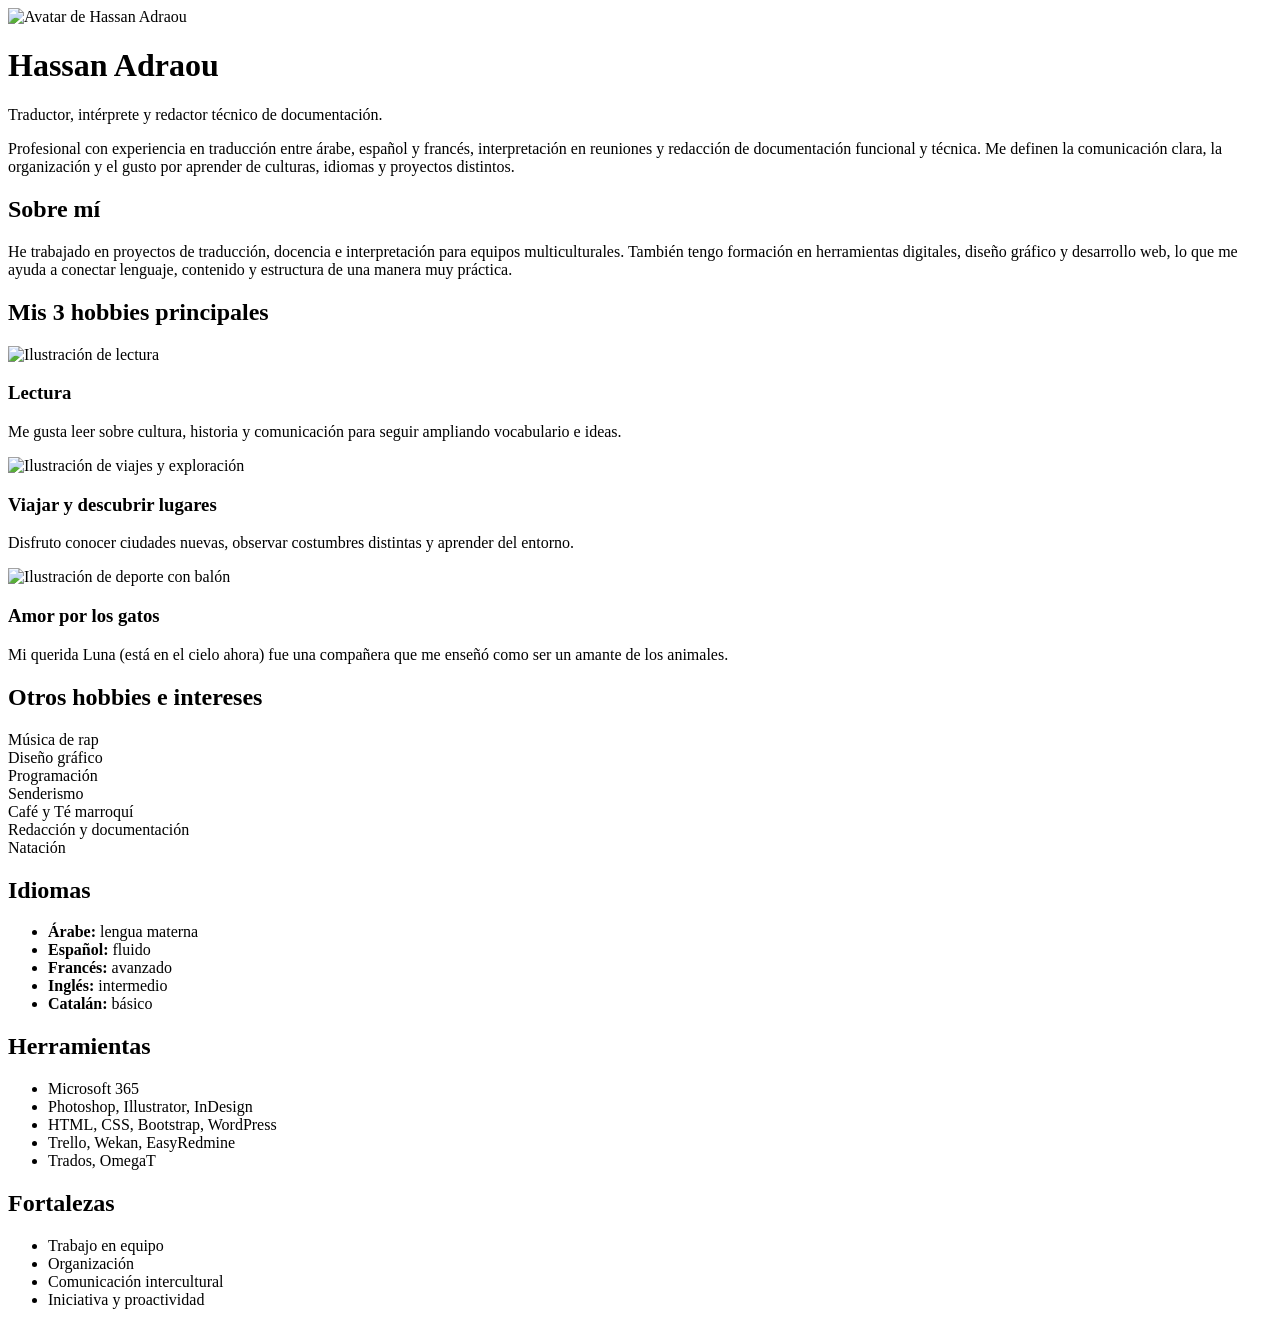
==== index.html @ 770b0b4f "Update image source path for profile photo" ====
<!DOCTYPE html>
<html lang="es">
<head>
    <meta charset="UTF-8">
    <meta name="viewport" content="width=device-width, initial-scale=1.0">
    <title>Hassan Adraou | CV Web</title>
    <link rel="stylesheet" href="style.css">
</head>
<body>
    <header class="hero">
        <div class="hero-photo">
            <img src="/profile-photo.png" alt="Avatar de Hassan Adraou">
        </div>

        <div class="hero-copy">
            <h1>Hassan Adraou</h1>
            <p class="slogan">Traductor, intérprete y redactor técnico de documentación.</p>
            <p class="summary">
                Profesional con experiencia en traducción entre árabe, español y francés, interpretación en reuniones y
                redacción de documentación funcional y técnica. Me definen la comunicación clara, la organización y el
                gusto por aprender de culturas, idiomas y proyectos distintos.
            </p>
        </div>
    </header>

    <main class="page">
        <section class="about card">
            <h2>Sobre mí</h2>
            <p>
                He trabajado en proyectos de traducción, docencia e interpretación para equipos multiculturales. También
                tengo formación en herramientas digitales, diseño gráfico y desarrollo web, lo que me ayuda a conectar
                lenguaje, contenido y estructura de una manera muy práctica.
            </p>
        </section>

        <section class="card">
            <div class="section-head">
                <h2>Mis 3 hobbies principales</h2>
            </div>

            <div class="hobbies-main">
                <article class="hobby-card">
                    <img src="lectura.jpeg" alt="Ilustración de lectura">
                    <div class="hobby-text">
                        <h3>Lectura</h3>
                        <p>Me gusta leer sobre cultura, historia y comunicación para seguir ampliando vocabulario e ideas.</p>
                    </div>
                </article>

                <article class="hobby-card accent">
                    <img src="viajar.jpeg" alt="Ilustración de viajes y exploración">
                    <div class="hobby-text">
                        <h3>Viajar y descubrir lugares</h3>
                        <p>Disfruto conocer ciudades nuevas, observar costumbres distintas y aprender del entorno.</p>
                    </div>
                </article>

                <article class="hobby-card">
                    <img src="luna.jpeg" alt="Ilustración de deporte con balón">
                    <div class="hobby-text">
                        <h3>Amor por los gatos</h3>
                        <p>Mi querida Luna (está en el cielo ahora) fue una compañera que me enseñó como ser un amante de los animales.</p>
                    </div>
                </article>
            </div>
        </section>

        <section class="card">
            <div class="section-head">
                <h2>Otros hobbies e intereses</h2>
            </div>

            <div class="hobbies-other">
                <div class="mini-hobby">Música de rap</div>
                <div class="mini-hobby">Diseño gráfico</div>
                <div class="mini-hobby">Programación</div>
                <div class="mini-hobby">Senderismo</div>
                <div class="mini-hobby">Café y Té marroquí</div>
                <div class="mini-hobby">Redacción y documentación</div>
                <div class="mini-hobby">Natación</div>
            </div>
        </section>

        <section class="details-row">
            <article class="card detail-box">
                <h2>Idiomas</h2>
                <ul>
                    <li><strong>Árabe:</strong> lengua materna</li>
                    <li><strong>Español:</strong> fluido</li>
                    <li><strong>Francés:</strong> avanzado</li>
                    <li><strong>Inglés:</strong> intermedio</li>
                    <li><strong>Catalán:</strong> básico</li>
                </ul>
            </article>

            <article class="card detail-box">
                <h2>Herramientas</h2>
                <ul>
                    <li>Microsoft 365</li>
                    <li>Photoshop, Illustrator, InDesign</li>
                    <li>HTML, CSS, Bootstrap, WordPress</li>
                    <li>Trello, Wekan, EasyRedmine</li>
                    <li>Trados, OmegaT</li>
                </ul>
            </article>

            <article class="card detail-box">
                <h2>Fortalezas</h2>
                <ul>
                    <li>Trabajo en equipo</li>
                    <li>Organización</li>
                    <li>Comunicación intercultural</li>
                    <li>Iniciativa y proactividad</li>
                </ul>
            </article>
        </section>
    </main>
</body>
</html>
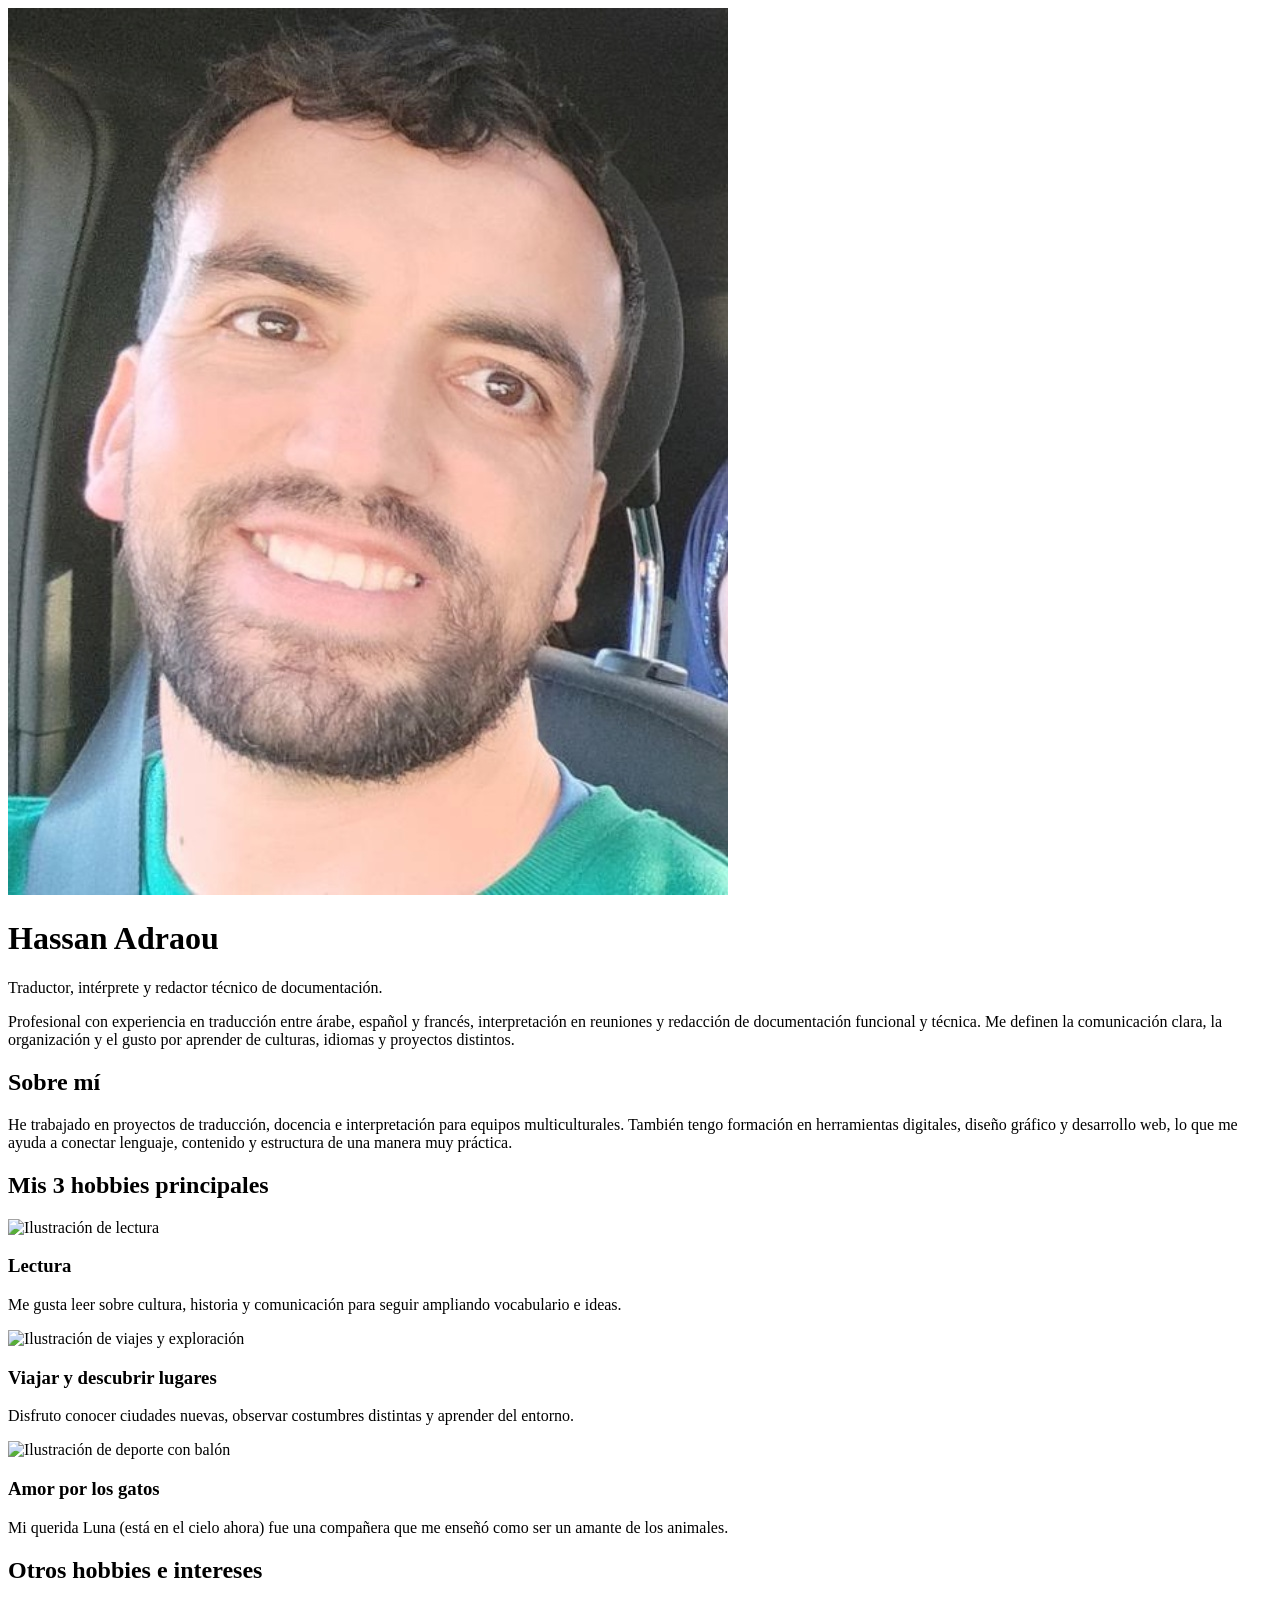
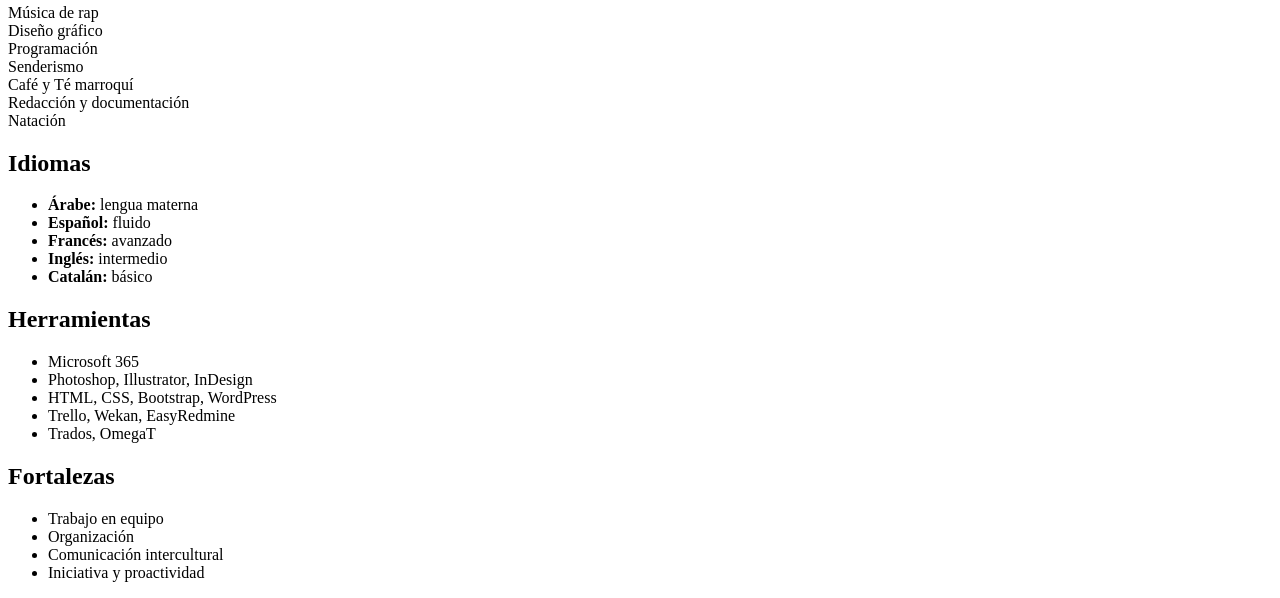
==== commit 15f0064f: "Update hero image source in index.html" ====
--- a/index.html
+++ b/index.html
@@ -9,7 +9,7 @@
 <body>
     <header class="hero">
         <div class="hero-photo">
-            <img src="/profile-photo.png" alt="Avatar de Hassan Adraou">
+            <img src="profil.jpg" alt="Foto de Hassan Adraou">
         </div>
 
         <div class="hero-copy">
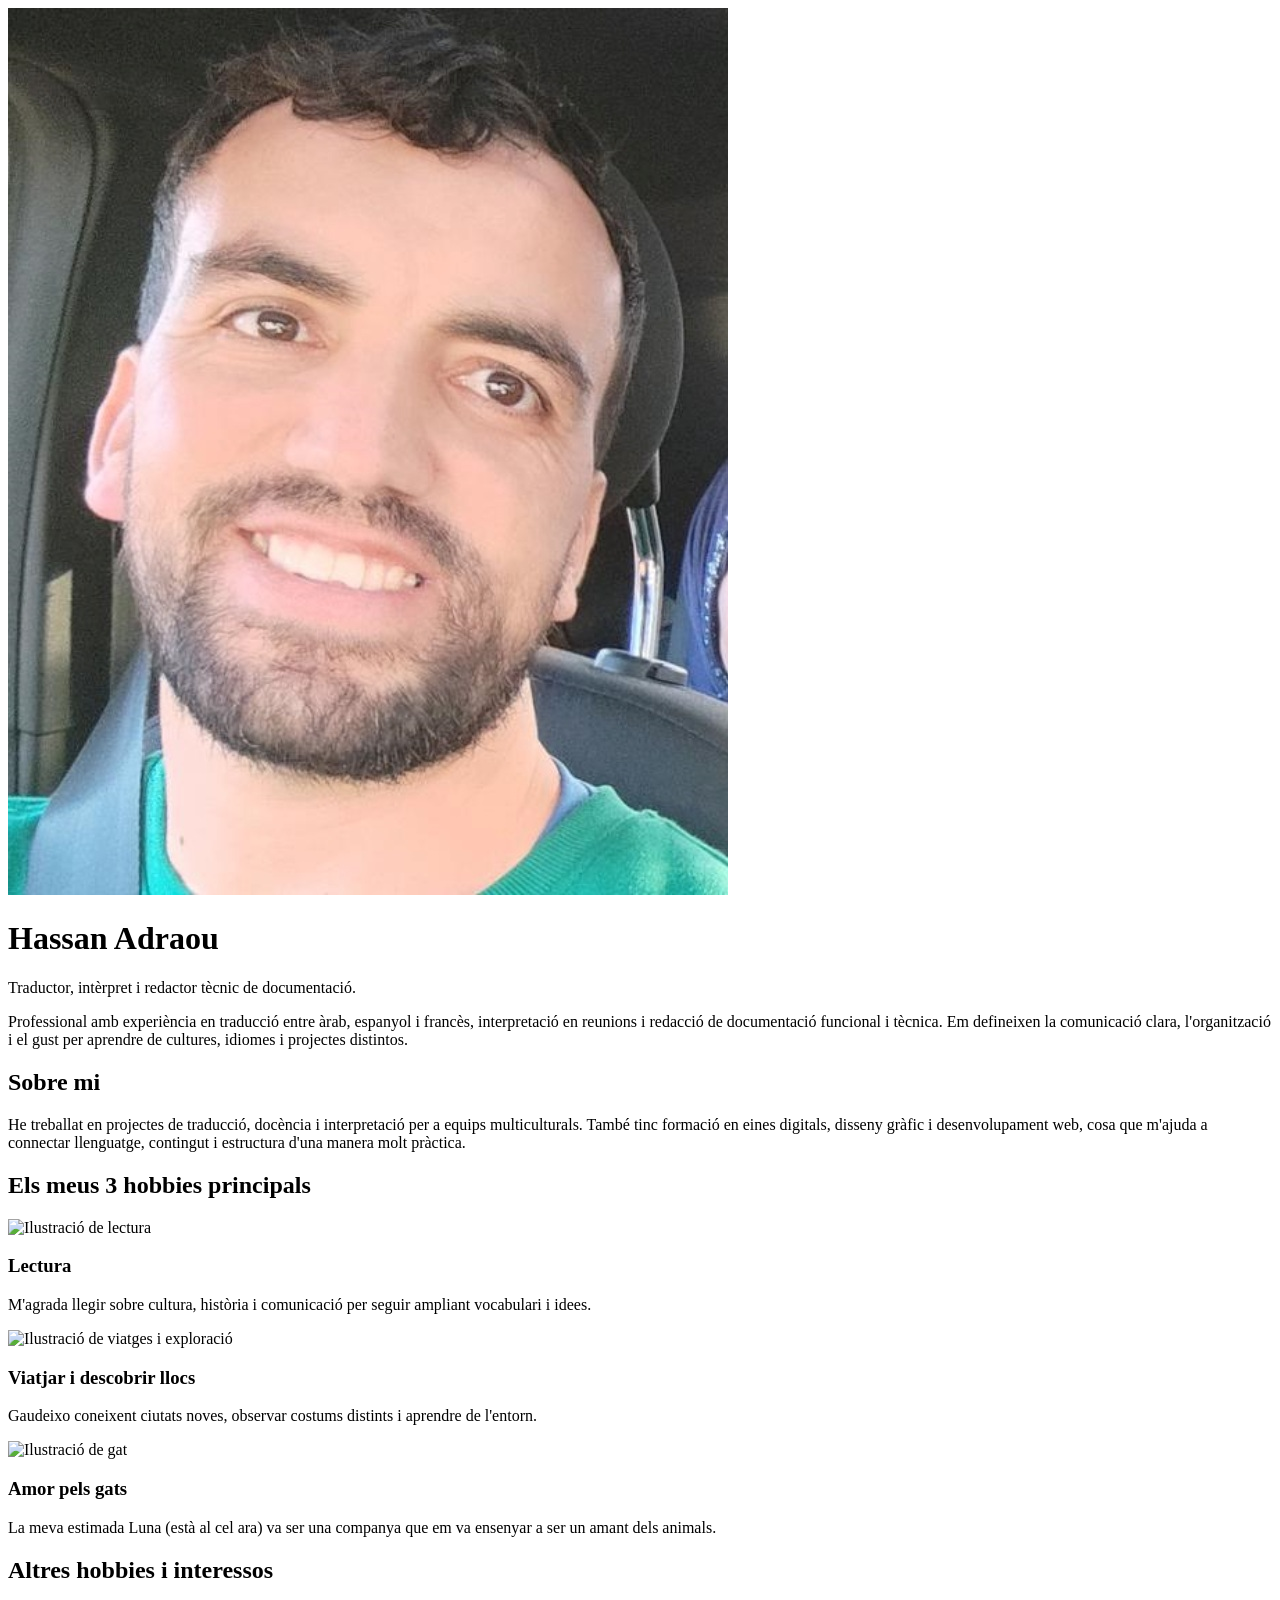
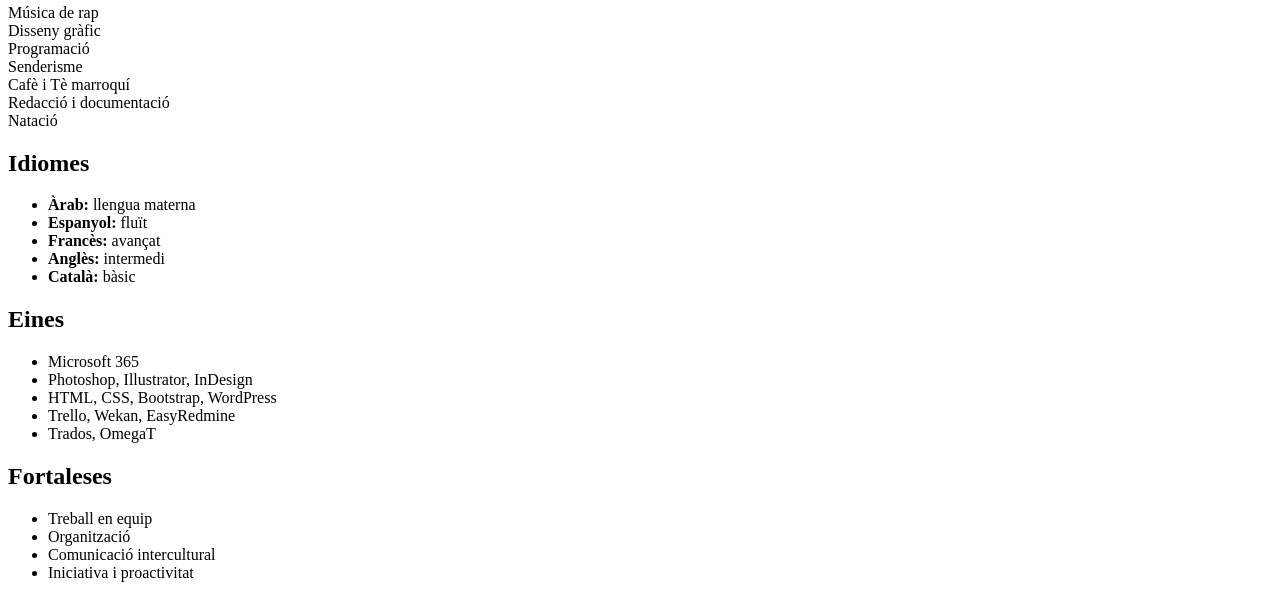
==== commit cdbdcd40: "Update index.html" ====
--- a/index.html
+++ b/index.html
@@ -1,5 +1,5 @@
 <!DOCTYPE html>
-<html lang="es">
+<html lang="ca">
 <head>
     <meta charset="UTF-8">
     <meta name="viewport" content="width=device-width, initial-scale=1.0">
@@ -14,52 +14,52 @@
 
         <div class="hero-copy">
             <h1>Hassan Adraou</h1>
-            <p class="slogan">Traductor, intérprete y redactor técnico de documentación.</p>
+            <p class="slogan">Traductor, intèrpret i redactor tècnic de documentació.</p>
             <p class="summary">
-                Profesional con experiencia en traducción entre árabe, español y francés, interpretación en reuniones y
-                redacción de documentación funcional y técnica. Me definen la comunicación clara, la organización y el
-                gusto por aprender de culturas, idiomas y proyectos distintos.
+                Professional amb experiència en traducció entre àrab, espanyol i francès, interpretació en reunions i
+                redacció de documentació funcional i tècnica. Em defineixen la comunicació clara, l'organització i el
+                gust per aprendre de cultures, idiomes i projectes distintos.
             </p>
         </div>
     </header>
 
     <main class="page">
         <section class="about card">
-            <h2>Sobre mí</h2>
+            <h2>Sobre mi</h2>
             <p>
-                He trabajado en proyectos de traducción, docencia e interpretación para equipos multiculturales. También
-                tengo formación en herramientas digitales, diseño gráfico y desarrollo web, lo que me ayuda a conectar
-                lenguaje, contenido y estructura de una manera muy práctica.
+                He treballat en projectes de traducció, docència i interpretació per a equips multiculturals. També
+                tinc formació en eines digitals, disseny gràfic i desenvolupament web, cosa que m'ajuda a connectar
+                llenguatge, contingut i estructura d'una manera molt pràctica.
             </p>
         </section>
 
         <section class="card">
             <div class="section-head">
-                <h2>Mis 3 hobbies principales</h2>
+                <h2>Els meus 3 hobbies principals</h2>
             </div>
 
             <div class="hobbies-main">
                 <article class="hobby-card">
-                    <img src="lectura.jpeg" alt="Ilustración de lectura">
+                    <img src="lectura.jpeg" alt="Ilustració de lectura">
                     <div class="hobby-text">
                         <h3>Lectura</h3>
-                        <p>Me gusta leer sobre cultura, historia y comunicación para seguir ampliando vocabulario e ideas.</p>
+                        <p>M'agrada llegir sobre cultura, història i comunicació per seguir ampliant vocabulari i idees.</p>
                     </div>
                 </article>
 
                 <article class="hobby-card accent">
-                    <img src="viajar.jpeg" alt="Ilustración de viajes y exploración">
+                    <img src="viajar.jpeg" alt="Ilustració de viatges i exploració">
                     <div class="hobby-text">
-                        <h3>Viajar y descubrir lugares</h3>
-                        <p>Disfruto conocer ciudades nuevas, observar costumbres distintas y aprender del entorno.</p>
+                        <h3>Viatjar i descobrir llocs</h3>
+                        <p>Gaudeixo coneixent ciutats noves, observar costums distints i aprendre de l'entorn.</p>
                     </div>
                 </article>
 
                 <article class="hobby-card">
-                    <img src="luna.jpeg" alt="Ilustración de deporte con balón">
+                    <img src="luna.jpeg" alt="Ilustració de gat">
                     <div class="hobby-text">
-                        <h3>Amor por los gatos</h3>
-                        <p>Mi querida Luna (está en el cielo ahora) fue una compañera que me enseñó como ser un amante de los animales.</p>
+                        <h3>Amor pels gats</h3>
+                        <p>La meva estimada Luna (està al cel ara) va ser una companya que em va ensenyar a ser un amant dels animals.</p>
                     </div>
                 </article>
             </div>
@@ -67,34 +67,34 @@
 
         <section class="card">
             <div class="section-head">
-                <h2>Otros hobbies e intereses</h2>
+                <h2>Altres hobbies i interessos</h2>
             </div>
 
             <div class="hobbies-other">
                 <div class="mini-hobby">Música de rap</div>
-                <div class="mini-hobby">Diseño gráfico</div>
-                <div class="mini-hobby">Programación</div>
-                <div class="mini-hobby">Senderismo</div>
-                <div class="mini-hobby">Café y Té marroquí</div>
-                <div class="mini-hobby">Redacción y documentación</div>
-                <div class="mini-hobby">Natación</div>
+                <div class="mini-hobby">Disseny gràfic</div>
+                <div class="mini-hobby">Programació</div>
+                <div class="mini-hobby">Senderisme</div>
+                <div class="mini-hobby">Cafè i Tè marroquí</div>
+                <div class="mini-hobby">Redacció i documentació</div>
+                <div class="mini-hobby">Natació</div>
             </div>
         </section>
 
         <section class="details-row">
             <article class="card detail-box">
-                <h2>Idiomas</h2>
+                <h2>Idiomes</h2>
                 <ul>
-                    <li><strong>Árabe:</strong> lengua materna</li>
-                    <li><strong>Español:</strong> fluido</li>
-                    <li><strong>Francés:</strong> avanzado</li>
-                    <li><strong>Inglés:</strong> intermedio</li>
-                    <li><strong>Catalán:</strong> básico</li>
+                    <li><strong>Àrab:</strong> llengua materna</li>
+                    <li><strong>Espanyol:</strong> fluït</li>
+                    <li><strong>Francès:</strong> avançat</li>
+                    <li><strong>Anglès:</strong> intermedi</li>
+                    <li><strong>Català:</strong> bàsic</li>
                 </ul>
             </article>
 
             <article class="card detail-box">
-                <h2>Herramientas</h2>
+                <h2>Eines</h2>
                 <ul>
                     <li>Microsoft 365</li>
                     <li>Photoshop, Illustrator, InDesign</li>
@@ -105,12 +105,12 @@
             </article>
 
             <article class="card detail-box">
-                <h2>Fortalezas</h2>
+                <h2>Fortaleses</h2>
                 <ul>
-                    <li>Trabajo en equipo</li>
-                    <li>Organización</li>
-                    <li>Comunicación intercultural</li>
-                    <li>Iniciativa y proactividad</li>
+                    <li>Treball en equip</li>
+                    <li>Organització</li>
+                    <li>Comunicació intercultural</li>
+                    <li>Iniciativa i proactivitat</li>
                 </ul>
             </article>
         </section>
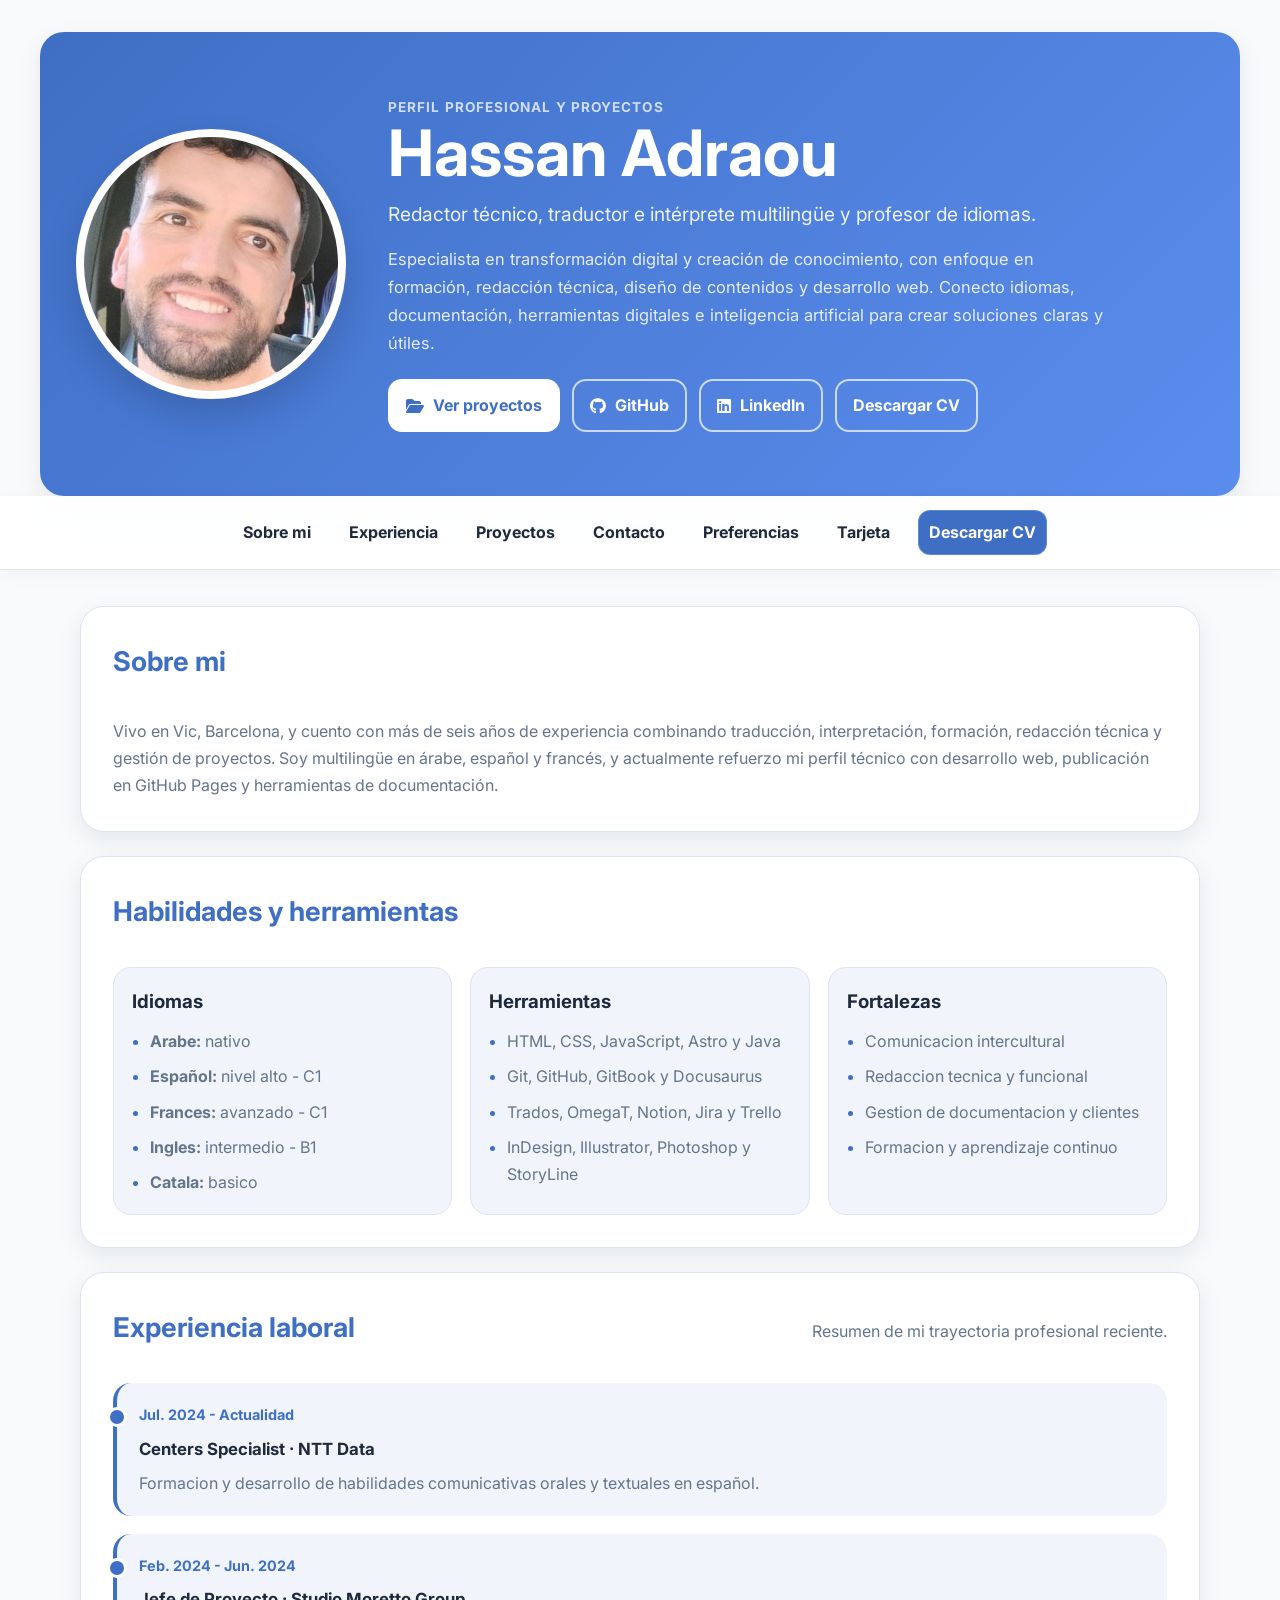
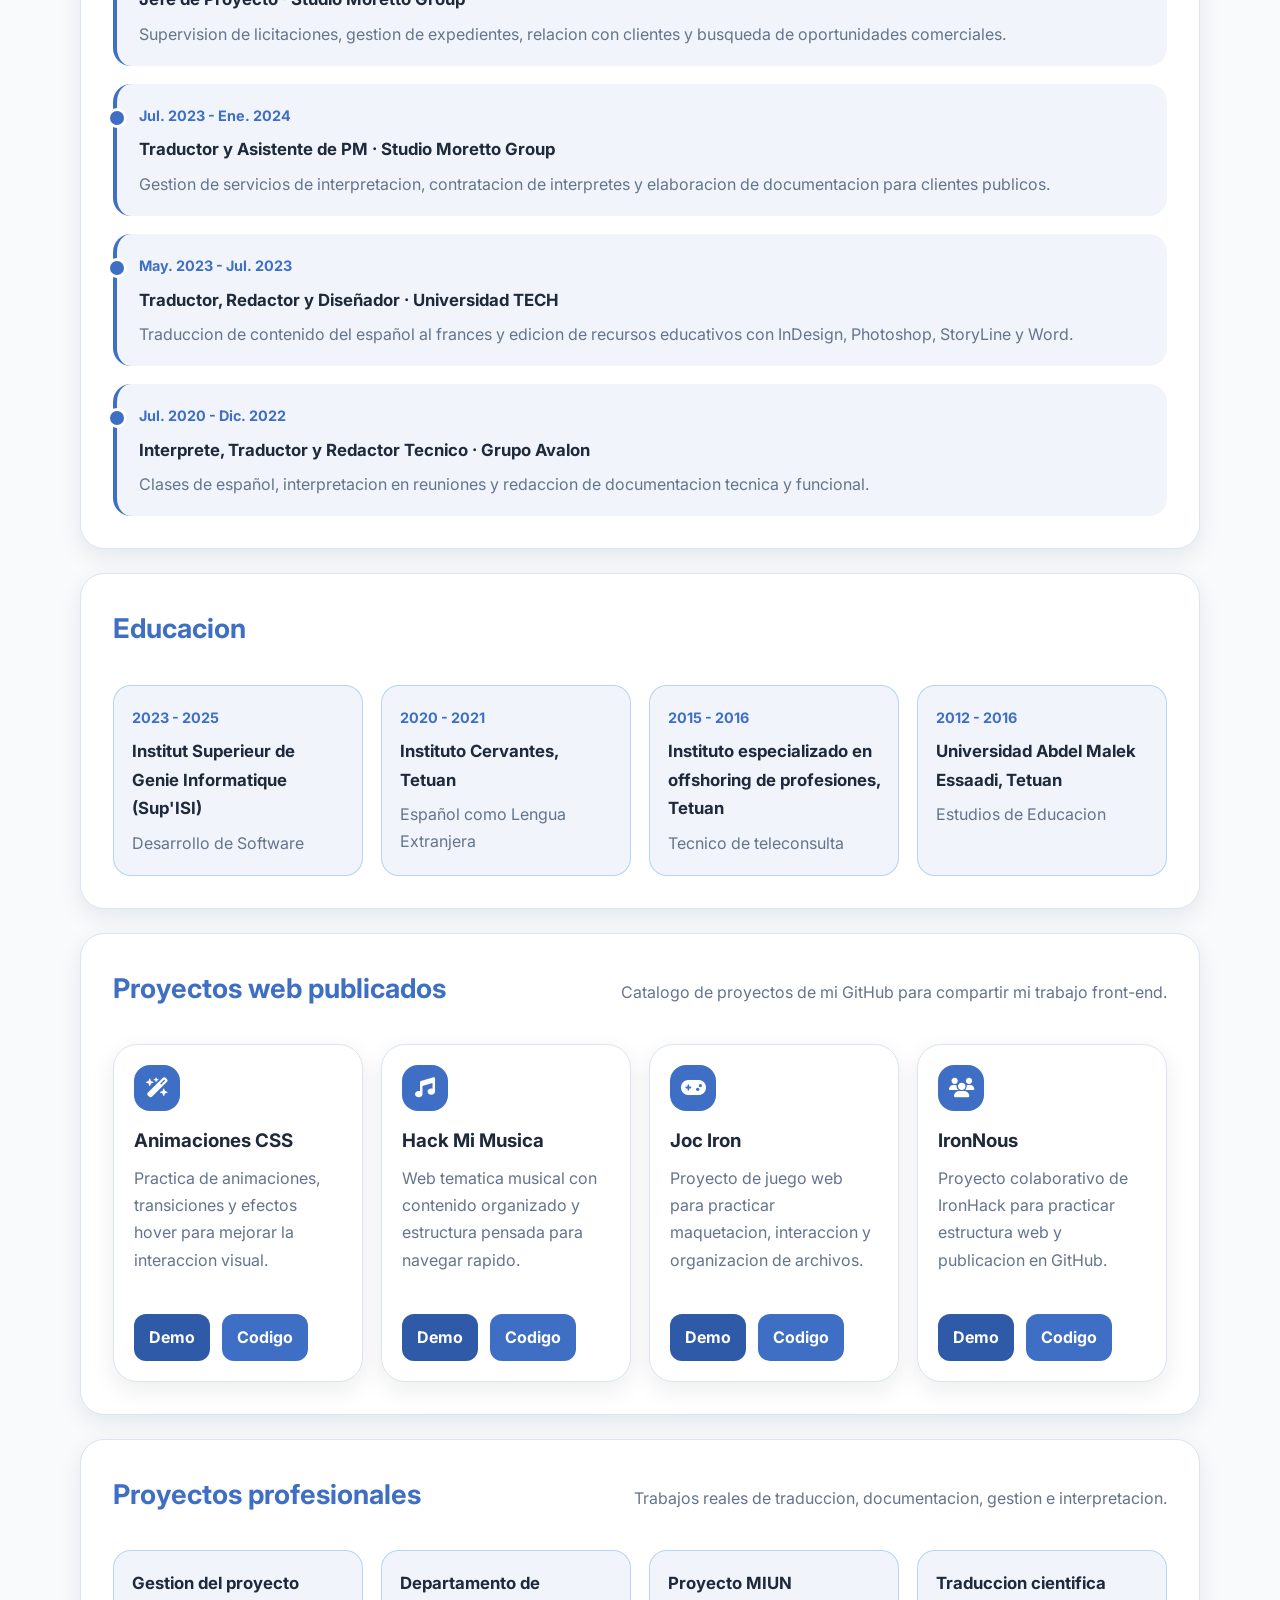
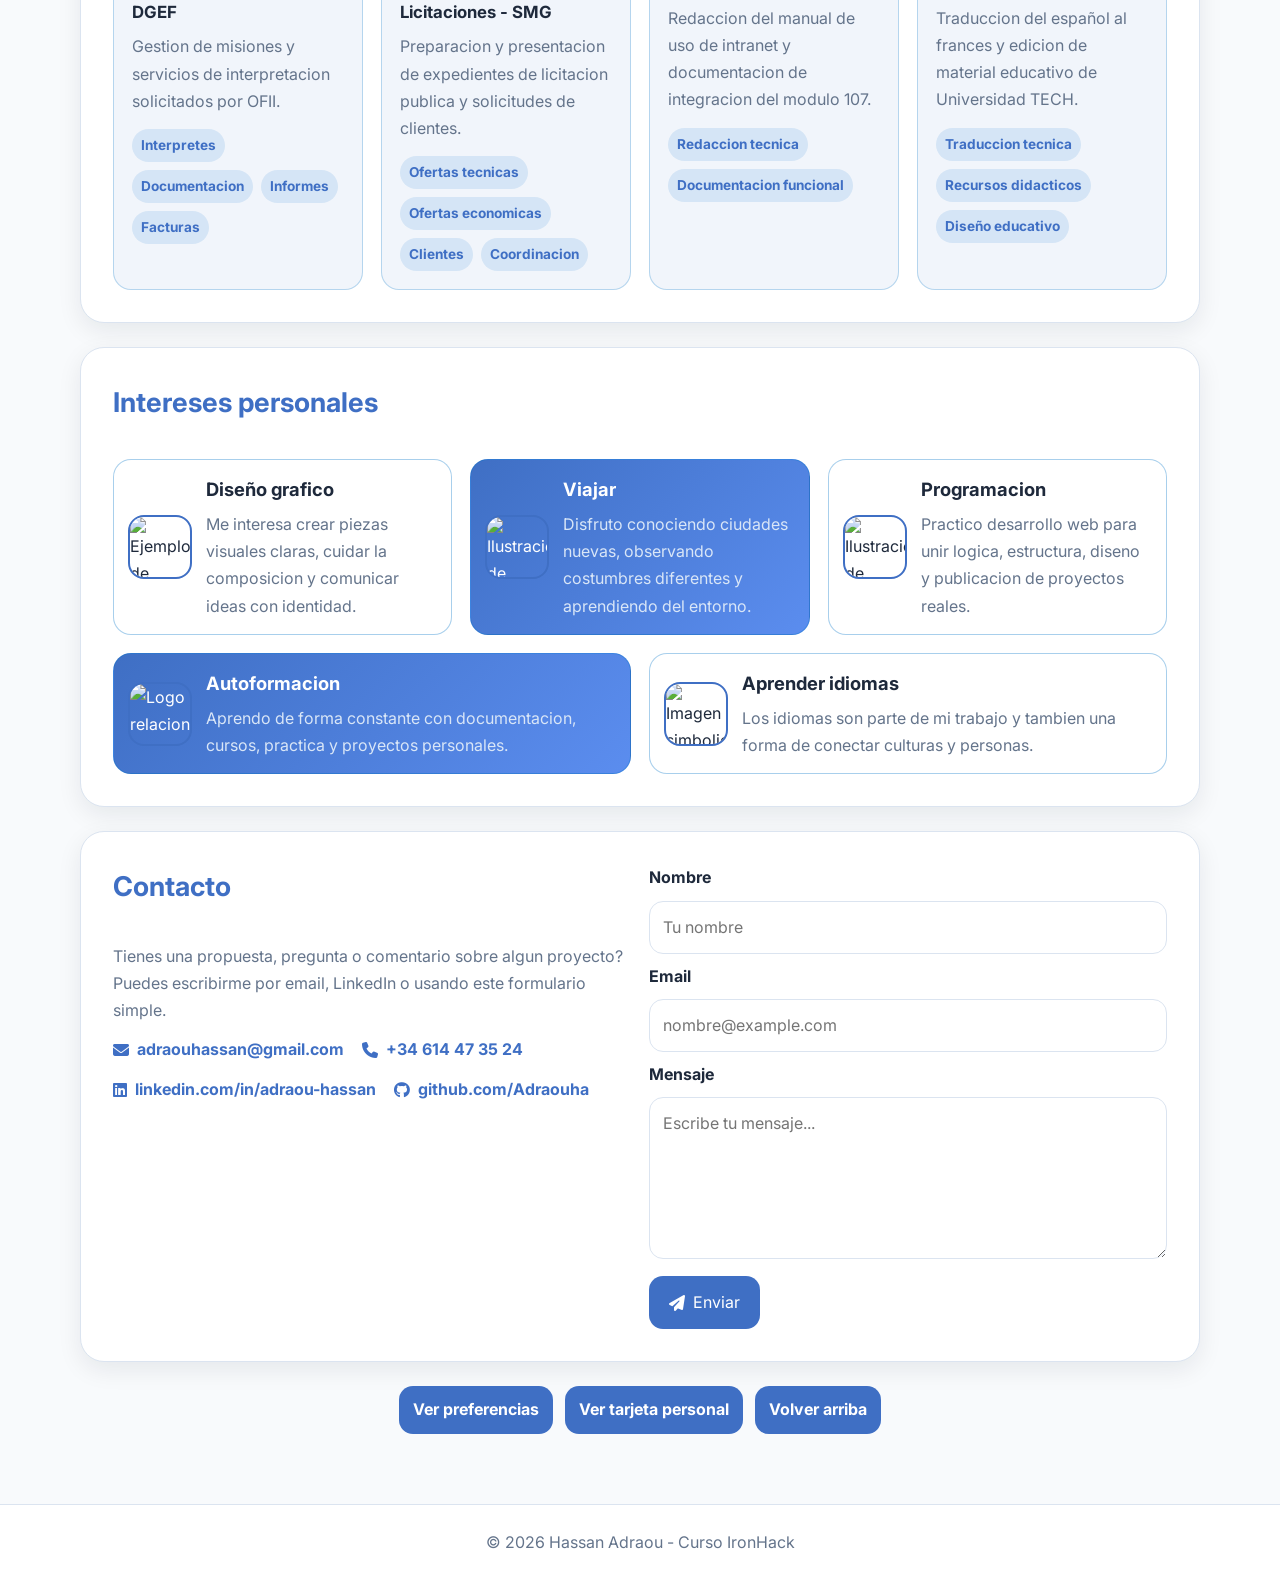
==== commit c8e45dab: "Mejora portafolio y prepara GitHub Pages" ====
--- a/index.html
+++ b/index.html
@@ -1,119 +1,374 @@
 <!DOCTYPE html>
-<html lang="ca">
+<html lang="es">
+
 <head>
     <meta charset="UTF-8">
     <meta name="viewport" content="width=device-width, initial-scale=1.0">
-    <title>Hassan Adraou | CV Web</title>
+    <title>Hassan Adraou | Portafolio web</title>
+    <link rel="stylesheet" href="https://cdnjs.cloudflare.com/ajax/libs/font-awesome/6.4.0/css/all.min.css">
     <link rel="stylesheet" href="style.css">
 </head>
+
 <body>
-    <header class="hero">
+    <header class="hero" id="inici">
         <div class="hero-photo">
             <img src="profil.jpg" alt="Foto de Hassan Adraou">
         </div>
 
         <div class="hero-copy">
+            <p class="eyebrow">Perfil profesional y proyectos</p>
             <h1>Hassan Adraou</h1>
-            <p class="slogan">Traductor, intèrpret i redactor tècnic de documentació.</p>
+            <p class="slogan">Redactor técnico, traductor e intérprete multilingüe y profesor de idiomas.</p>
             <p class="summary">
-                Professional amb experiència en traducció entre àrab, espanyol i francès, interpretació en reunions i
-                redacció de documentació funcional i tècnica. Em defineixen la comunicació clara, l'organització i el
-                gust per aprendre de cultures, idiomes i projectes distintos.
+                Especialista en transformación digital y creación de conocimiento, con enfoque en formación,
+                redacción técnica, diseño de contenidos y desarrollo web. Conecto idiomas, documentación,
+                herramientas digitales e inteligencia artificial para crear soluciones claras y útiles.
             </p>
+            <div class="hero-actions">
+                <a class="button primary" href="#proyectos"><i class="fas fa-folder-open"></i> Ver proyectos</a>
+                <a class="button secondary" href="https://github.com/Adraouha" target="_blank" rel="noreferrer">
+                    <i class="fab fa-github"></i> GitHub
+                </a>
+                <a class="button secondary" href="https://linkedin.com/in/adraou-hassan" target="_blank" rel="noreferrer">
+                    <i class="fab fa-linkedin"></i> LinkedIn
+                </a>
+                <a class="button secondary" href="cv-hassan-adraou.pdf" download>Descargar CV</a>
+            </div>
         </div>
     </header>
 
+    <nav class="site-nav" aria-label="Navegacion principal">
+        <a href="#sobre-mi">Sobre mi</a>
+        <a href="#experiencia">Experiencia</a>
+        <a href="#proyectos">Proyectos</a>
+        <a href="#contacto">Contacto</a>
+        <a href="preferencias.html">Preferencias</a>
+        <a href="tarjeta.html">Tarjeta</a>
+        <a class="nav-download" href="cv-hassan-adraou.pdf" download>Descargar CV</a>
+    </nav>
+
     <main class="page">
-        <section class="about card">
-            <h2>Sobre mi</h2>
+        <section class="about card" id="sobre-mi">
+            <div class="section-head">
+                <h2>Sobre mi</h2>
+            </div>
             <p>
-                He treballat en projectes de traducció, docència i interpretació per a equips multiculturals. També
-                tinc formació en eines digitals, disseny gràfic i desenvolupament web, cosa que m'ajuda a connectar
-                llenguatge, contingut i estructura d'una manera molt pràctica.
+                Vivo en Vic, Barcelona, y cuento con más de seis años de experiencia combinando traducción,
+                interpretación, formación, redacción técnica y gestión de proyectos. Soy multilingüe en árabe,
+                español y francés, y actualmente refuerzo mi perfil técnico con desarrollo web, publicación en
+                GitHub Pages y herramientas de documentación.
             </p>
         </section>
 
+        <section class="card" aria-labelledby="habilidades-title">
+            <div class="section-head">
+                <h2 id="habilidades-title">Habilidades y herramientas</h2>
+            </div>
+
+            <div class="details-row">
+                <article class="detail-box">
+                    <h3>Idiomas</h3>
+                    <ul>
+                        <li><strong>Arabe:</strong> nativo</li>
+                        <li><strong>Español:</strong> nivel alto - C1</li>
+                        <li><strong>Frances:</strong> avanzado - C1</li>
+                        <li><strong>Ingles:</strong> intermedio - B1</li>
+                        <li><strong>Catala:</strong> basico</li>
+                    </ul>
+                </article>
+
+                <article class="detail-box">
+                    <h3>Herramientas</h3>
+                    <ul>
+                        <li>HTML, CSS, JavaScript, Astro y Java</li>
+                        <li>Git, GitHub, GitBook y Docusaurus</li>
+                        <li>Trados, OmegaT, Notion, Jira y Trello</li>
+                        <li>InDesign, Illustrator, Photoshop y StoryLine</li>
+                    </ul>
+                </article>
+
+                <article class="detail-box">
+                    <h3>Fortalezas</h3>
+                    <ul>
+                        <li>Comunicacion intercultural</li>
+                        <li>Redaccion tecnica y funcional</li>
+                        <li>Gestion de documentacion y clientes</li>
+                        <li>Formacion y aprendizaje continuo</li>
+                    </ul>
+                </article>
+            </div>
+        </section>
+
+        <section class="card" id="experiencia">
+            <div class="section-head">
+                <h2>Experiencia laboral</h2>
+                <p>Resumen de mi trayectoria profesional reciente.</p>
+            </div>
+
+            <div class="timeline">
+                <article class="timeline-item">
+                    <span class="time">Jul. 2024 - Actualidad</span>
+                    <h3>Centers Specialist · NTT Data</h3>
+                    <p>Formacion y desarrollo de habilidades comunicativas orales y textuales en español.</p>
+                </article>
+
+                <article class="timeline-item">
+                    <span class="time">Feb. 2024 - Jun. 2024</span>
+                    <h3>Jefe de Proyecto · Studio Moretto Group</h3>
+                    <p>Supervision de licitaciones, gestion de expedientes, relacion con clientes y busqueda de oportunidades comerciales.</p>
+                </article>
+
+                <article class="timeline-item">
+                    <span class="time">Jul. 2023 - Ene. 2024</span>
+                    <h3>Traductor y Asistente de PM · Studio Moretto Group</h3>
+                    <p>Gestion de servicios de interpretacion, contratacion de interpretes y elaboracion de documentacion para clientes publicos.</p>
+                </article>
+
+                <article class="timeline-item">
+                    <span class="time">May. 2023 - Jul. 2023</span>
+                    <h3>Traductor, Redactor y Diseñador · Universidad TECH</h3>
+                    <p>Traduccion de contenido del español al frances y edicion de recursos educativos con InDesign, Photoshop, StoryLine y Word.</p>
+                </article>
+
+                <article class="timeline-item">
+                    <span class="time">Jul. 2020 - Dic. 2022</span>
+                    <h3>Interprete, Traductor y Redactor Tecnico · Grupo Avalon</h3>
+                    <p>Clases de español, interpretacion en reuniones y redaccion de documentacion tecnica y funcional.</p>
+                </article>
+            </div>
+        </section>
+
         <section class="card">
             <div class="section-head">
-                <h2>Els meus 3 hobbies principals</h2>
+                <h2>Educacion</h2>
+            </div>
+
+            <div class="education-grid">
+                <article>
+                    <span>2023 - 2025</span>
+                    <h3>Institut Superieur de Genie Informatique (Sup'ISI)</h3>
+                    <p>Desarrollo de Software</p>
+                </article>
+                <article>
+                    <span>2020 - 2021</span>
+                    <h3>Instituto Cervantes, Tetuan</h3>
+                    <p>Español como Lengua Extranjera</p>
+                </article>
+                <article>
+                    <span>2015 - 2016</span>
+                    <h3>Instituto especializado en offshoring de profesiones, Tetuan</h3>
+                    <p>Tecnico de teleconsulta</p>
+                </article>
+                <article>
+                    <span>2012 - 2016</span>
+                    <h3>Universidad Abdel Malek Essaadi, Tetuan</h3>
+                    <p>Estudios de Educacion</p>
+                </article>
+            </div>
+        </section>
+
+        <section class="card" id="proyectos">
+            <div class="section-head">
+                <h2>Proyectos web publicados</h2>
+                <p>Catalogo de proyectos de mi GitHub para compartir mi trabajo front-end.</p>
+            </div>
+
+            <div class="projects-grid">
+                <article class="project-card">
+                    <div>
+                        <span class="project-icon"><i class="fas fa-wand-magic-sparkles"></i></span>
+                        <h3>Animaciones CSS</h3>
+                        <p>Practica de animaciones, transiciones y efectos hover para mejorar la interaccion visual.</p>
+                    </div>
+                    <div class="project-links">
+                        <a href="https://adraouha.github.io/animaciones_CSS/" target="_blank" rel="noreferrer">Demo</a>
+                        <a href="https://github.com/Adraouha/animaciones_CSS" target="_blank" rel="noreferrer">Codigo</a>
+                    </div>
+                </article>
+
+                <article class="project-card">
+                    <div>
+                        <span class="project-icon"><i class="fas fa-music"></i></span>
+                        <h3>Hack Mi Musica</h3>
+                        <p>Web tematica musical con contenido organizado y estructura pensada para navegar rapido.</p>
+                    </div>
+                    <div class="project-links">
+                        <a href="https://adraouha.github.io/hackMiMusica/" target="_blank" rel="noreferrer">Demo</a>
+                        <a href="https://github.com/Adraouha/hackMiMusica" target="_blank" rel="noreferrer">Codigo</a>
+                    </div>
+                </article>
+
+                <article class="project-card">
+                    <div>
+                        <span class="project-icon"><i class="fas fa-gamepad"></i></span>
+                        <h3>Joc Iron</h3>
+                        <p>Proyecto de juego web para practicar maquetacion, interaccion y organizacion de archivos.</p>
+                    </div>
+                    <div class="project-links">
+                        <a href="https://adraouha.github.io/Joc_Iron/" target="_blank" rel="noreferrer">Demo</a>
+                        <a href="https://github.com/Adraouha/Joc_Iron" target="_blank" rel="noreferrer">Codigo</a>
+                    </div>
+                </article>
+
+                <article class="project-card">
+                    <div>
+                        <span class="project-icon"><i class="fas fa-users"></i></span>
+                        <h3>IronNous</h3>
+                        <p>Proyecto colaborativo de IronHack para practicar estructura web y publicacion en GitHub.</p>
+                    </div>
+                    <div class="project-links">
+                        <a href="https://adraouha.github.io/IronNous/" target="_blank" rel="noreferrer">Demo</a>
+                        <a href="https://github.com/Adraouha/IronNous" target="_blank" rel="noreferrer">Codigo</a>
+                    </div>
+                </article>
+            </div>
+        </section>
+
+        <section class="card">
+            <div class="section-head">
+                <h2>Proyectos profesionales</h2>
+                <p>Trabajos reales de traduccion, documentacion, gestion e interpretacion.</p>
+            </div>
+
+            <div class="professional-grid">
+                <article>
+                    <h3>Gestion del proyecto DGEF</h3>
+                    <p>Gestion de misiones y servicios de interpretacion solicitados por OFII.</p>
+                    <div class="skill-list">
+                        <span>Interpretes</span>
+                        <span>Documentacion</span>
+                        <span>Informes</span>
+                        <span>Facturas</span>
+                    </div>
+                </article>
+
+                <article>
+                    <h3>Departamento de Licitaciones - SMG</h3>
+                    <p>Preparacion y presentacion de expedientes de licitacion publica y solicitudes de clientes.</p>
+                    <div class="skill-list">
+                        <span>Ofertas tecnicas</span>
+                        <span>Ofertas economicas</span>
+                        <span>Clientes</span>
+                        <span>Coordinacion</span>
+                    </div>
+                </article>
+
+                <article>
+                    <h3>Proyecto MIUN</h3>
+                    <p>Redaccion del manual de uso de intranet y documentacion de integracion del modulo 107.</p>
+                    <div class="skill-list">
+                        <span>Redaccion tecnica</span>
+                        <span>Documentacion funcional</span>
+                    </div>
+                </article>
+
+                <article>
+                    <h3>Traduccion cientifica</h3>
+                    <p>Traduccion del español al frances y edicion de material educativo de Universidad TECH.</p>
+                    <div class="skill-list">
+                        <span>Traduccion tecnica</span>
+                        <span>Recursos didacticos</span>
+                        <span>Diseño educativo</span>
+                    </div>
+                </article>
+            </div>
+        </section>
+
+        <section class="card">
+            <div class="section-head">
+                <h2>Intereses personales</h2>
             </div>
 
             <div class="hobbies-main">
                 <article class="hobby-card">
-                    <img src="lectura.jpeg" alt="Ilustració de lectura">
-                    <div class="hobby-text">
-                        <h3>Lectura</h3>
-                        <p>M'agrada llegir sobre cultura, història i comunicació per seguir ampliant vocabulari i idees.</p>
+                    <img src="logo.png" alt="Ejemplo de diseno grafico">
+                    <div class="hobby-text">
+                        <h3>Diseño grafico</h3>
+                        <p>Me interesa crear piezas visuales claras, cuidar la composicion y comunicar ideas con identidad.</p>
                     </div>
                 </article>
 
                 <article class="hobby-card accent">
-                    <img src="viajar.jpeg" alt="Ilustració de viatges i exploració">
-                    <div class="hobby-text">
-                        <h3>Viatjar i descobrir llocs</h3>
-                        <p>Gaudeixo coneixent ciutats noves, observar costums distints i aprendre de l'entorn.</p>
+                    <img src="viajar.jpeg" alt="Ilustracion de viajes y exploracion">
+                    <div class="hobby-text">
+                        <h3>Viajar</h3>
+                        <p>Disfruto conociendo ciudades nuevas, observando costumbres diferentes y aprendiendo del entorno.</p>
                     </div>
                 </article>
 
                 <article class="hobby-card">
-                    <img src="luna.jpeg" alt="Ilustració de gat">
-                    <div class="hobby-text">
-                        <h3>Amor pels gats</h3>
-                        <p>La meva estimada Luna (està al cel ara) va ser una companya que em va ensenyar a ser un amant dels animals.</p>
-                    </div>
-                </article>
-            </div>
-        </section>
-
-        <section class="card">
-            <div class="section-head">
-                <h2>Altres hobbies i interessos</h2>
-            </div>
-
-            <div class="hobbies-other">
-                <div class="mini-hobby">Música de rap</div>
-                <div class="mini-hobby">Disseny gràfic</div>
-                <div class="mini-hobby">Programació</div>
-                <div class="mini-hobby">Senderisme</div>
-                <div class="mini-hobby">Cafè i Tè marroquí</div>
-                <div class="mini-hobby">Redacció i documentació</div>
-                <div class="mini-hobby">Natació</div>
-            </div>
-        </section>
-
-        <section class="details-row">
-            <article class="card detail-box">
-                <h2>Idiomes</h2>
-                <ul>
-                    <li><strong>Àrab:</strong> llengua materna</li>
-                    <li><strong>Espanyol:</strong> fluït</li>
-                    <li><strong>Francès:</strong> avançat</li>
-                    <li><strong>Anglès:</strong> intermedi</li>
-                    <li><strong>Català:</strong> bàsic</li>
-                </ul>
-            </article>
-
-            <article class="card detail-box">
-                <h2>Eines</h2>
-                <ul>
-                    <li>Microsoft 365</li>
-                    <li>Photoshop, Illustrator, InDesign</li>
-                    <li>HTML, CSS, Bootstrap, WordPress</li>
-                    <li>Trello, Wekan, EasyRedmine</li>
-                    <li>Trados, OmegaT</li>
-                </ul>
-            </article>
-
-            <article class="card detail-box">
-                <h2>Fortaleses</h2>
-                <ul>
-                    <li>Treball en equip</li>
-                    <li>Organització</li>
-                    <li>Comunicació intercultural</li>
-                    <li>Iniciativa i proactivitat</li>
-                </ul>
-            </article>
-        </section>
+                    <img src="lectura.jpeg" alt="Ilustracion de aprendizaje y programacion">
+                    <div class="hobby-text">
+                        <h3>Programacion</h3>
+                        <p>Practico desarrollo web para unir logica, estructura, diseno y publicacion de proyectos reales.</p>
+                    </div>
+                </article>
+
+                <article class="hobby-card accent">
+                    <img src="nous-logo.png" alt="Logo relacionado con autoformacion">
+                    <div class="hobby-text">
+                        <h3>Autoformacion</h3>
+                        <p>Aprendo de forma constante con documentacion, cursos, practica y proyectos personales.</p>
+                    </div>
+                </article>
+
+                <article class="hobby-card">
+                    <img src="luna.jpeg" alt="Imagen simbolica de curiosidad e idiomas">
+                    <div class="hobby-text">
+                        <h3>Aprender idiomas</h3>
+                        <p>Los idiomas son parte de mi trabajo y tambien una forma de conectar culturas y personas.</p>
+                    </div>
+                </article>
+            </div>
+        </section>
+
+        <section class="contact-section card" id="contacto">
+            <div class="contact-copy">
+                <div class="section-head">
+                    <h2>Contacto</h2>
+                </div>
+                <p>
+                    Tienes una propuesta, pregunta o comentario sobre algun proyecto? Puedes escribirme por email,
+                    LinkedIn o usando este formulario simple.
+                </p>
+                <a class="github-link" href="mailto:adraouhassan@gmail.com">
+                    <i class="fas fa-envelope"></i> adraouhassan@gmail.com
+                </a>
+                <a class="github-link" href="tel:+34614473524">
+                    <i class="fas fa-phone"></i> +34 614 47 35 24
+                </a>
+                <a class="github-link" href="https://linkedin.com/in/adraou-hassan" target="_blank" rel="noreferrer">
+                    <i class="fab fa-linkedin"></i> linkedin.com/in/adraou-hassan
+                </a>
+                <a class="github-link" href="https://github.com/Adraouha" target="_blank" rel="noreferrer">
+                    <i class="fab fa-github"></i> github.com/Adraouha
+                </a>
+            </div>
+
+            <form class="contact-form" action="#" method="post">
+                <label for="name">Nombre</label>
+                <input id="name" name="name" type="text" placeholder="Tu nombre" required>
+
+                <label for="email">Email</label>
+                <input id="email" name="email" type="email" placeholder="nombre@example.com" required>
+
+                <label for="message">Mensaje</label>
+                <textarea id="message" name="message" rows="5" placeholder="Escribe tu mensaje..." required></textarea>
+
+                <button type="submit"><i class="fas fa-paper-plane"></i> Enviar</button>
+            </form>
+        </section>
+
+        <nav class="page-links" aria-label="Enlaces entre paginas">
+            <a href="preferencias.html">Ver preferencias</a>
+            <a href="tarjeta.html">Ver tarjeta personal</a>
+            <a href="#inici">Volver arriba</a>
+        </nav>
     </main>
+
+    <footer class="site-footer">
+        <p>&copy; 2026 Hassan Adraou - Curso IronHack</p>
+    </footer>
 </body>
+
 </html>
--- a/style.css
+++ b/style.css
@@ -0,0 +1,819 @@
+@import url("https://fonts.googleapis.com/css2?family=Inter:wght@400;500;600;700;800&display=swap");
+
+:root {
+    --bg: #f8fafc;
+    --surface: #ffffff;
+    --surface-strong: #3f6fc4;
+    --card: #ffffff;
+    --card-soft: #f1f5fb;
+    --ink: #ffffff;
+    --text: #1e293b;
+    --muted: #64748b;
+    --line: #dbe4f0;
+    --accent: #3f6fc4;
+    --accent-soft: #8fb2f4;
+    --accent-deep: #2f5aa8;
+    --shadow: 0 8px 24px rgba(15, 23, 42, 0.08);
+    --radius: 24px;
+    --transition: all 0.3s ease;
+}
+
+* {
+    box-sizing: border-box;
+    margin: 0;
+    padding: 0;
+}
+
+html {
+    scroll-behavior: smooth;
+}
+
+body {
+    min-height: 100vh;
+    font-family: "Inter", Arial, sans-serif;
+    color: var(--text);
+    background: var(--bg);
+    line-height: 1.7;
+}
+
+a {
+    color: inherit;
+}
+
+img {
+    display: block;
+    max-width: 100%;
+}
+
+.hero {
+    width: min(calc(100% - 40px), 1200px);
+    margin: 32px auto 0;
+    padding: 64px 36px;
+    display: flex;
+    flex-wrap: wrap;
+    align-items: center;
+    justify-content: center;
+    gap: 42px;
+    border-radius: var(--radius);
+    background: linear-gradient(135deg, var(--surface-strong), #5b8def);
+    box-shadow: var(--shadow);
+}
+
+.hero-photo {
+    flex: 0 1 270px;
+}
+
+.hero-photo img {
+    width: min(300px, 72vw);
+    margin: 0 auto;
+    aspect-ratio: 1;
+    object-fit: cover;
+    border-radius: 50%;
+    border: 8px solid rgba(255, 255, 255, 0.95);
+    box-shadow: 0 18px 36px rgba(15, 23, 42, 0.18);
+    background: white;
+}
+
+.hero-copy {
+    flex: 1 1 430px;
+}
+
+.eyebrow {
+    color: var(--accent);
+    font-weight: 700;
+    text-transform: uppercase;
+    font-size: 0.85rem;
+    letter-spacing: 0.08em;
+}
+
+.hero .eyebrow {
+    color: rgba(255, 255, 255, 0.74);
+}
+
+.hero h1 {
+    font-size: clamp(2.5rem, 5vw, 4.6rem);
+    margin-bottom: 12px;
+    color: white;
+    line-height: 1.05;
+}
+
+.page-hero {
+    max-width: 1160px;
+    margin: 0 auto;
+    padding: 56px 20px 24px;
+    text-align: center;
+}
+
+.page-hero h1 {
+    font-size: clamp(2.2rem, 5vw, 4rem);
+    margin-bottom: 10px;
+}
+
+.page-hero .slogan {
+    margin-inline: auto;
+    color: var(--muted);
+}
+
+.slogan {
+    max-width: 680px;
+    margin-bottom: 14px;
+    font-size: 1.2rem;
+    color: rgba(255, 255, 255, 0.9);
+}
+
+.summary {
+    max-width: 720px;
+    color: rgba(255, 255, 255, 0.86);
+    font-size: 1.03rem;
+}
+
+.hero-actions,
+.project-links {
+    display: flex;
+    flex-wrap: wrap;
+    gap: 12px;
+    margin-top: 22px;
+}
+
+.button,
+.project-links a,
+.contact-form button {
+    border: 2px solid transparent;
+    border-radius: 14px;
+    text-decoration: none;
+    font-weight: 700;
+    cursor: pointer;
+    transition: var(--transition);
+}
+
+.button {
+    display: inline-flex;
+    align-items: center;
+    gap: 9px;
+    padding: 11px 16px;
+}
+
+.button.primary,
+.contact-form button {
+    background: var(--accent);
+    color: white;
+}
+
+.hero .button.primary {
+    background: white;
+    color: var(--accent);
+}
+
+.button.secondary {
+    border-color: rgba(255, 255, 255, 0.7);
+    color: white;
+}
+
+.button:hover,
+.project-links a:hover,
+.contact-form button:hover {
+    transform: translateY(-3px);
+}
+
+.button.primary:hover,
+.contact-form button:hover {
+    background: var(--accent-deep);
+}
+
+.hero .button.primary:hover {
+    background: #eef4ff;
+    color: var(--accent-deep);
+}
+
+.button.secondary:hover {
+    background: white;
+    border-color: white;
+    color: var(--accent);
+}
+
+.site-nav {
+    position: sticky;
+    top: 0;
+    z-index: 10;
+    display: flex;
+    flex-wrap: wrap;
+    justify-content: center;
+    gap: 8px 18px;
+    padding: 14px 20px;
+    background: rgba(255, 255, 255, 0.88);
+    border-bottom: 1px solid var(--line);
+    backdrop-filter: blur(12px);
+    box-shadow: 0 4px 18px rgba(15, 23, 42, 0.04);
+}
+
+.site-nav a {
+    display: inline-flex;
+    align-items: center;
+    gap: 7px;
+    padding: 8px 10px;
+    border-radius: 12px;
+    color: var(--text);
+    text-decoration: none;
+    font-weight: 700;
+    transition: var(--transition);
+}
+
+.site-nav a:hover {
+    background: rgba(63, 111, 196, 0.1);
+    color: var(--accent);
+    transform: translateY(-2px);
+}
+
+.site-nav .nav-download {
+    background: var(--accent);
+    color: white;
+    border: 1px solid rgba(255, 255, 255, 0.18);
+}
+
+.site-nav .nav-download:hover {
+    background: var(--accent-deep);
+    color: white;
+}
+
+.page {
+    max-width: 1160px;
+    margin: 0 auto;
+    padding: 36px 20px 70px;
+    display: flex;
+    flex-direction: column;
+    gap: 24px;
+    color: var(--text);
+}
+
+.card {
+    padding: 32px;
+    border: 1px solid var(--line);
+    border-radius: var(--radius);
+    background: var(--card);
+    box-shadow: var(--shadow);
+}
+
+.card h2 {
+    margin-bottom: 12px;
+    font-size: 1.7rem;
+    color: var(--accent);
+}
+
+.section-head {
+    display: flex;
+    flex-wrap: wrap;
+    justify-content: space-between;
+    align-items: baseline;
+    gap: 10px 18px;
+    margin-bottom: 20px;
+}
+
+.section-head p,
+.about p,
+.hobby-text p,
+.detail-box li,
+.contact-copy p,
+.project-card p,
+.preference-card p,
+.profile-content p,
+.interest-grid p {
+    color: var(--muted);
+}
+
+.tag {
+    padding: 5px 10px;
+    border-radius: 999px;
+    background: rgba(63, 111, 196, 0.12);
+    color: var(--accent);
+    font-weight: 700;
+    font-size: 0.9rem;
+}
+
+.details-row,
+.projects-grid,
+.hobbies-main,
+.contact-section,
+.timeline,
+.education-grid,
+.professional-grid,
+.skill-list,
+.preference-grid,
+.interest-grid,
+.profile-links {
+    display: flex;
+    flex-wrap: wrap;
+    gap: 18px;
+}
+
+.detail-box {
+    flex: 1 1 230px;
+    padding: 18px;
+    border-radius: 18px;
+    background: var(--card-soft);
+    border: 1px solid var(--line);
+}
+
+.detail-box h3 {
+    margin-bottom: 10px;
+}
+
+.detail-box ul {
+    padding-left: 18px;
+}
+
+.detail-box li + li {
+    margin-top: 8px;
+}
+
+ul li::marker {
+    color: var(--accent);
+}
+
+.timeline {
+    flex-direction: column;
+}
+
+.timeline-item {
+    position: relative;
+    padding: 18px 18px 18px 22px;
+    border-left: 4px solid var(--accent);
+    border-radius: 18px;
+    background: var(--card-soft);
+}
+
+.timeline-item::before {
+    content: "";
+    position: absolute;
+    left: -10px;
+    top: 24px;
+    width: 14px;
+    height: 14px;
+    border-radius: 50%;
+    background: var(--accent);
+    border: 3px solid var(--card);
+}
+
+.timeline-item h3,
+.education-grid h3,
+.professional-grid h3 {
+    margin-bottom: 7px;
+    font-size: 1.05rem;
+}
+
+.time,
+.education-grid span {
+    display: inline-block;
+    margin-bottom: 7px;
+    color: var(--accent);
+    font-weight: 700;
+    font-size: 0.9rem;
+}
+
+.timeline-item p,
+.education-grid p,
+.professional-grid p {
+    color: var(--muted);
+}
+
+.education-grid article,
+.professional-grid article,
+.preference-card,
+.interest-grid article {
+    flex: 1 1 240px;
+    padding: 18px;
+    border-radius: 18px;
+    background: var(--card-soft);
+    border: 1px solid rgba(8, 119, 201, 0.26);
+}
+
+.preference-card,
+.interest-grid article {
+    display: flex;
+    flex-direction: column;
+    gap: 9px;
+}
+
+.preference-card a,
+.profile-links a {
+    align-self: flex-start;
+    color: var(--accent);
+    font-weight: 700;
+    text-decoration: none;
+}
+
+.preference-card a:hover,
+.profile-links a:hover {
+    color: var(--accent-deep);
+}
+
+.song-note {
+    margin-top: auto;
+    padding-top: 8px;
+    border-top: 1px solid rgba(8, 119, 201, 0.18);
+    font-size: 0.93rem;
+}
+
+.preference-table {
+    width: 100%;
+    min-width: 720px;
+    border-collapse: collapse;
+    overflow: hidden;
+    border-radius: 18px;
+    background: white;
+}
+
+.preference-table th,
+.preference-table td {
+    padding: 14px 16px;
+    border-bottom: 1px solid rgba(8, 119, 201, 0.18);
+    text-align: left;
+    vertical-align: top;
+}
+
+.preference-table th {
+    background: var(--surface-strong);
+    color: white;
+    font-size: 0.9rem;
+}
+
+.preference-table td {
+    color: var(--text);
+}
+
+.preference-table tbody tr:hover {
+    background: rgba(8, 119, 201, 0.08);
+}
+
+.projects-grid {
+    align-items: stretch;
+}
+
+.project-card {
+    flex: 1 1 240px;
+    min-height: 260px;
+    display: flex;
+    flex-direction: column;
+    justify-content: space-between;
+    gap: 18px;
+    padding: 20px;
+    border: 1px solid var(--line);
+    border-radius: var(--radius);
+    background: var(--surface);
+    transition: var(--transition);
+    box-shadow: var(--shadow);
+}
+
+.project-card:hover {
+    transform: translateY(-6px);
+    border-color: rgba(63, 111, 196, 0.35);
+    box-shadow: 0 18px 32px rgba(15, 23, 42, 0.12);
+}
+
+.project-icon {
+    width: 46px;
+    height: 46px;
+    display: inline-flex;
+    align-items: center;
+    justify-content: center;
+    margin-bottom: 14px;
+    border-radius: 16px;
+    background: var(--surface-strong);
+    color: white;
+    font-size: 1.25rem;
+}
+
+.project-card h3 {
+    margin-bottom: 8px;
+}
+
+.project-links a {
+    padding: 8px 13px;
+    background: var(--accent);
+    color: white;
+    border-radius: 12px;
+}
+
+.project-links a:first-child {
+    background: var(--accent-deep);
+}
+
+.project-links a:hover {
+    background: var(--accent-deep);
+}
+
+.hobby-card {
+    flex: 1 1 280px;
+    display: flex;
+    align-items: center;
+    gap: 14px;
+    padding: 14px;
+    border-radius: 18px;
+    background: #ffffff;
+    border: 1px solid rgba(8, 119, 201, 0.35);
+}
+
+.hobby-card.accent {
+    background: linear-gradient(135deg, var(--surface-strong), #5b8def);
+    color: white;
+}
+
+.hobby-card.accent p {
+    color: #d9e6f7;
+}
+
+.hobby-card img {
+    width: 64px;
+    height: 64px;
+    flex: 0 0 64px;
+    border-radius: 16px;
+    object-fit: cover;
+    border: 2px solid var(--accent);
+}
+
+.profile-card {
+    display: flex;
+    flex-wrap: wrap;
+    gap: 26px;
+    align-items: stretch;
+    padding: 28px;
+    border: 1px solid var(--line);
+    border-radius: var(--radius);
+    background: var(--card);
+    color: var(--text);
+    box-shadow: 0 14px 32px rgba(4, 12, 25, 0.18);
+}
+
+.profile-photo {
+    flex: 1 1 280px;
+}
+
+.profile-photo img {
+    width: 100%;
+    height: 100%;
+    min-height: 340px;
+    object-fit: cover;
+    border-radius: 22px;
+    border: 6px solid white;
+    box-shadow: var(--shadow);
+}
+
+.profile-content {
+    flex: 1.4 1 360px;
+    display: flex;
+    flex-direction: column;
+    justify-content: center;
+    gap: 14px;
+}
+
+.profile-content h2 {
+    font-size: clamp(1.7rem, 3vw, 2.4rem);
+    line-height: 1.2;
+}
+
+.profile-links {
+    gap: 10px 16px;
+}
+
+.spotify-card,
+.video-container {
+    overflow: hidden;
+    border-radius: 18px;
+    border: 1px solid var(--line);
+    background: var(--surface);
+}
+
+.video-container iframe {
+    width: 100%;
+    aspect-ratio: 16 / 9;
+    display: block;
+}
+
+.hobby-text h3 {
+    margin-bottom: 6px;
+    font-size: 1.15rem;
+}
+
+.hobbies-other {
+    display: flex;
+    flex-wrap: wrap;
+    justify-content: center;
+    gap: 10px;
+}
+
+.mini-hobby {
+    min-width: 190px;
+    padding: 10px 15px;
+    border-radius: 14px;
+    border: 2px solid var(--line);
+    background: var(--card-soft);
+    text-align: center;
+    font-weight: bold;
+    color: var(--accent);
+}
+
+.contact-section {
+    align-items: flex-start;
+}
+
+.contact-copy,
+.contact-form {
+    flex: 1 1 320px;
+}
+
+.github-link {
+    display: inline-flex;
+    align-items: center;
+    gap: 8px;
+    margin-top: 12px;
+    margin-right: 14px;
+    color: var(--accent);
+    font-weight: 700;
+    text-decoration: none;
+}
+
+.skill-list {
+    gap: 8px;
+    margin-top: 14px;
+}
+
+.skill-list span {
+    padding: 5px 9px;
+    border-radius: 999px;
+    background: rgba(8, 119, 201, 0.12);
+    color: var(--accent);
+    font-size: 0.85rem;
+    font-weight: 700;
+}
+
+.github-link:hover {
+    color: var(--accent-deep);
+}
+
+.contact-form {
+    display: flex;
+    flex-direction: column;
+    gap: 9px;
+}
+
+.contact-form label {
+    font-weight: 700;
+}
+
+.contact-form input,
+.contact-form textarea {
+    width: 100%;
+    padding: 12px 13px;
+    border: 1px solid var(--line);
+    border-radius: 14px;
+    background: white;
+    color: var(--text);
+    font: inherit;
+}
+
+.contact-form input:focus,
+.contact-form textarea:focus {
+    outline: none;
+    border-color: var(--accent);
+    box-shadow: 0 0 0 3px rgba(8, 119, 201, 0.14);
+}
+
+.contact-form button {
+    align-self: flex-start;
+    display: inline-flex;
+    align-items: center;
+    gap: 8px;
+    margin-top: 8px;
+    padding: 11px 18px;
+    font: inherit;
+}
+
+.table-wrapper {
+    overflow-x: auto;
+}
+
+.table-wrapper td,
+.table-wrapper th {
+    color: inherit;
+}
+
+code {
+    padding: 2px 6px;
+    border-radius: 999px;
+    background: rgba(212, 107, 8, 0.12);
+    color: var(--accent-deep);
+}
+
+.site-footer {
+    text-align: center;
+    padding: 24px;
+    color: var(--muted);
+    border-top: 1px solid var(--line);
+    background: white;
+}
+
+.page-links {
+    display: flex;
+    flex-wrap: wrap;
+    justify-content: center;
+    gap: 12px;
+}
+
+.page-links a {
+    padding: 10px 14px;
+    border-radius: 14px;
+    background: var(--surface-strong);
+    color: white;
+    text-decoration: none;
+    font-weight: 700;
+    transition: transform 0.2s ease, background 0.2s ease;
+}
+
+.page-links a:hover {
+    transform: translateY(-2px);
+    background: var(--accent-deep);
+}
+
+@keyframes pulseBorder {
+    0% {
+        box-shadow: 0 0 0 0 rgba(63, 111, 196, 0.32);
+    }
+
+    70% {
+        box-shadow: 0 0 0 10px rgba(63, 111, 196, 0);
+    }
+
+    100% {
+        box-shadow: 0 0 0 0 rgba(63, 111, 196, 0);
+    }
+}
+
+.project-card:nth-child(1) .project-icon {
+    animation: pulseBorder 2.7s ease infinite;
+}
+
+@media (max-width: 760px) {
+    .hero {
+        padding-top: 34px;
+        text-align: center;
+    }
+
+    .hero-copy,
+    .hero-photo {
+        flex-basis: 100%;
+    }
+
+    .hero-actions,
+    .project-links {
+        justify-content: center;
+    }
+
+    .site-nav {
+        position: static;
+        align-items: stretch;
+        flex-direction: column;
+        gap: 8px;
+    }
+
+    .site-nav a {
+        justify-content: center;
+    }
+
+    .page {
+        padding-inline: 14px;
+    }
+
+    .card {
+        padding: 22px;
+    }
+
+    .section-head {
+        align-items: flex-start;
+        flex-direction: column;
+    }
+
+    .hobby-card {
+        flex-direction: column;
+        text-align: center;
+    }
+
+    .profile-card {
+        padding: 22px;
+    }
+
+    .profile-photo img {
+        min-height: 260px;
+    }
+
+    .contact-form button {
+        width: 100%;
+        justify-content: center;
+    }
+
+    .page-links {
+        flex-direction: column;
+    }
+
+    .page-links a {
+        text-align: center;
+    }
+}
